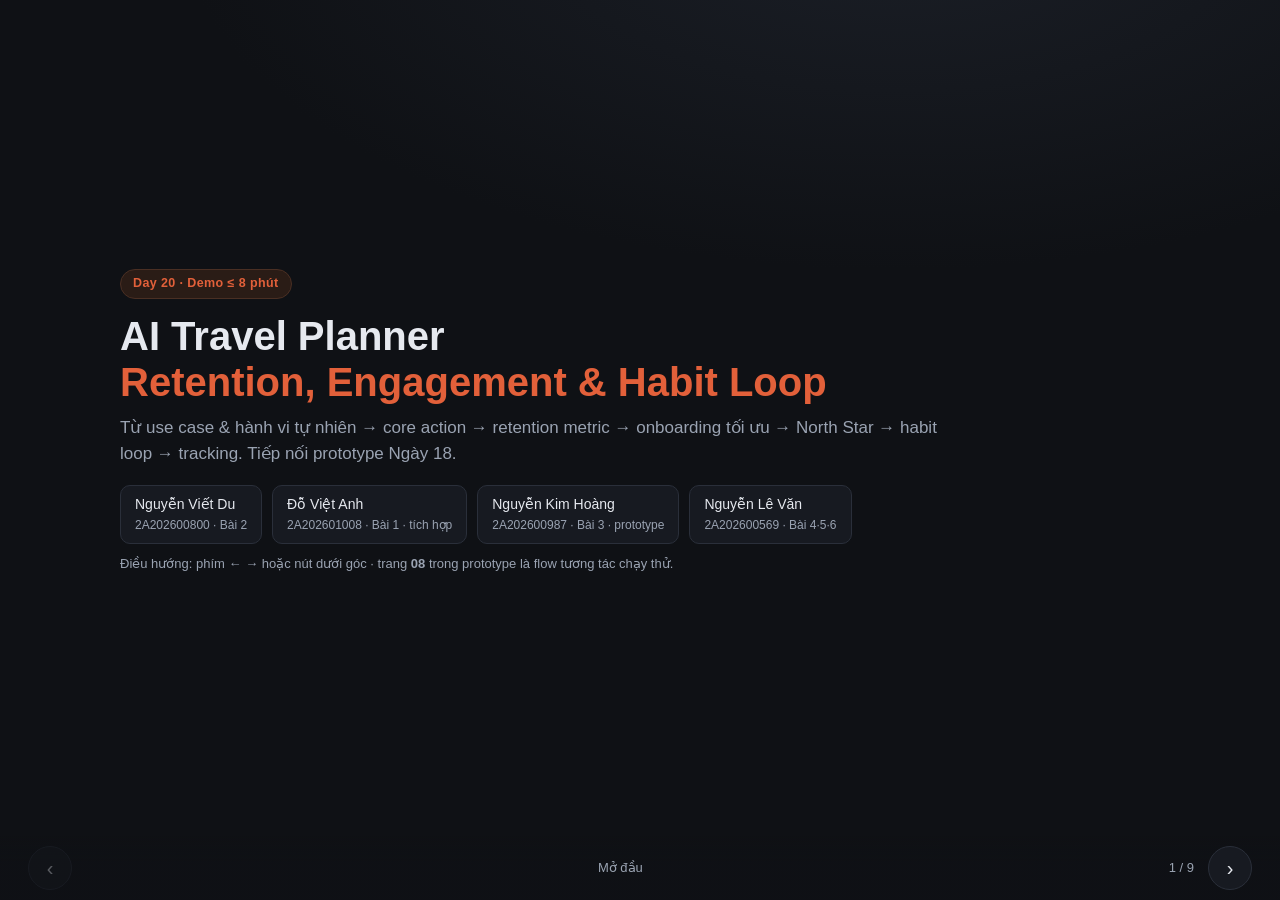
==== demo.html @ dab3e375 "Demo Day 20: slide thuyết trình HTML (demo.html) ≤ 8 phút - 9 slide theo timeline đề mục 21 (Problem" ====
<!DOCTYPE html>
<html lang="vi">
<head>
<meta charset="UTF-8" />
<meta name="viewport" content="width=device-width, initial-scale=1.0" />
<title>Demo · Day 20 — AI Travel Planner · Retention, Engagement & Habit Loop</title>
<style>
  :root{
    --bg:#0f1115; --panel:#171a21; --panel2:#1f232c; --line:#2a2f3a;
    --text:#e6e9ef; --muted:#9aa3b2; --brand:#e2603a; --brand-soft:#2a1c16;
    --act:#34c759; --ask:#f5a623; --dont:#ff5a5f; --info:#4f8cff;
  }
  *{box-sizing:border-box;}
  html,body{margin:0;padding:0;height:100%;}
  body{
    font-family:-apple-system,BlinkMacSystemFont,"Segoe UI",Roboto,"Helvetica Neue",Arial,sans-serif;
    background:radial-gradient(1200px 600px at 70% -10%, #1b1f27 0%, var(--bg) 60%);
    color:var(--text); line-height:1.55; height:100vh; overflow:hidden;
  }
  /* progress + topbar */
  #bar{position:fixed; top:0; left:0; height:3px; background:var(--brand); width:0; z-index:30; transition:width .3s;}
  .deck{height:100vh; display:flex; align-items:center; justify-content:center; padding:48px 64px 92px;}
  .slide{display:none; width:100%; max-width:1040px; animation:fade .35s ease;}
  .slide.active{display:block;}
  @keyframes fade{from{opacity:0; transform:translateY(10px);} to{opacity:1; transform:none;}}

  .bracket{display:inline-block; font-size:12.5px; font-weight:700; letter-spacing:.4px; color:var(--brand);
    background:var(--brand-soft); border:1px solid #4a2f23; padding:4px 12px; border-radius:999px; margin-bottom:14px;}
  h1{font-size:40px; line-height:1.15; margin:0 0 10px;}
  h2{font-size:30px; margin:0 0 16px;}
  h3{font-size:17px; margin:18px 0 8px; color:var(--brand);}
  p.lead{color:var(--muted); font-size:17px; max-width:820px; margin:0 0 8px;}
  .muted{color:var(--muted);}
  .big{font-size:21px;}
  ul{margin:8px 0; padding-left:22px;} li{margin:7px 0; font-size:16px;}
  .quote{border-left:3px solid var(--brand); background:var(--panel); padding:12px 18px; border-radius:8px;
    font-size:18px; font-style:italic; margin:10px 0; max-width:820px;}
  .grid{display:grid; gap:14px;}
  .cols-2{grid-template-columns:1fr 1fr;} .cols-3{grid-template-columns:repeat(3,1fr);}
  .card{background:var(--panel); border:1px solid var(--line); border-radius:12px; padding:16px 18px;}
  .card h4{margin:0 0 8px; font-size:15px; color:var(--brand);}
  .card p, .card li{font-size:14.5px; color:var(--text);}
  .card.soft{background:var(--panel2);}
  .pill{display:inline-block; font-size:12px; font-weight:600; padding:3px 9px; border-radius:999px; border:1px solid var(--line); background:var(--panel2); color:var(--muted); margin:2px 4px 2px 0;}
  .pos{color:var(--act);} .neg{color:var(--dont);} .warnc{color:var(--ask);}
  .tag{display:inline-block; font-size:12px; font-weight:600; padding:2px 9px; border-radius:999px; background:var(--panel2); border:1px solid var(--line); color:var(--muted);}
  table{border-collapse:collapse; width:100%; font-size:14px; margin-top:6px;}
  th,td{border:1px solid var(--line); padding:9px 12px; text-align:left; vertical-align:top;}
  th{background:var(--panel2); color:var(--text);}
  .flow{display:flex; gap:8px; flex-wrap:wrap; align-items:center; margin:10px 0; font-size:14px;}
  .node{background:var(--panel2); border:1px solid var(--line); border-radius:9px; padding:8px 12px;}
  .node.hot{border-color:var(--brand); color:#fff; background:var(--brand-soft);}
  .arrow{color:var(--muted);}
  .kpi{font-size:15px;}
  .kpi b{color:var(--brand);}
  .team{display:flex; gap:10px; flex-wrap:wrap; margin-top:18px;}
  .team .m{background:var(--panel); border:1px solid var(--line); border-radius:10px; padding:8px 14px; font-size:14px;}
  .team .m span{color:var(--muted); font-size:12px; display:block;}
  .note{font-size:13px; color:var(--muted); margin-top:10px;}
  .btnlink{display:inline-block; margin-top:14px; background:var(--brand); color:#fff; text-decoration:none;
    padding:9px 16px; border-radius:9px; font-size:14px; font-weight:600; border:1px solid var(--brand);}
  .btnlink.ghost{background:transparent; color:var(--brand);}

  /* nav */
  #nav{position:fixed; bottom:0; left:0; right:0; height:64px; display:flex; align-items:center; justify-content:space-between;
    padding:0 28px; background:linear-gradient(transparent, rgba(15,17,21,.9) 40%); z-index:20;}
  .nbtn{background:var(--panel); border:1px solid var(--line); color:var(--text); width:44px; height:44px; border-radius:50%;
    font-size:20px; cursor:pointer; display:flex; align-items:center; justify-content:center;}
  .nbtn:hover{border-color:var(--brand); color:var(--brand);}
  .nbtn:disabled{opacity:.35; cursor:default;}
  #counter{font-size:13px; color:var(--muted); font-variant-numeric:tabular-nums;}
  #title-mini{font-size:13px; color:var(--muted); max-width:60%; text-align:center; white-space:nowrap; overflow:hidden; text-overflow:ellipsis;}
  @media (max-width:720px){ .deck{padding:28px 20px 84px;} .cols-2,.cols-3{grid-template-columns:1fr;} h1{font-size:30px;} h2{font-size:23px;} }
</style>
</head>
<body>
<div id="bar"></div>
<div class="deck" id="deck">

  <!-- ===== S1 · Title ===== -->
  <section class="slide active" data-title="Mở đầu">
    <span class="bracket">Day 20 · Demo ≤ 8 phút</span>
    <h1>AI Travel Planner<br><span style="color:var(--brand)">Retention, Engagement &amp; Habit Loop</span></h1>
    <p class="lead">Từ use case &amp; hành vi tự nhiên → core action → retention metric → onboarding tối ưu → North Star → habit loop → tracking. Tiếp nối prototype Ngày 18.</p>
    <div class="team">
      <div class="m">Nguyễn Viết Du <span>2A202600800 · Bài 2</span></div>
      <div class="m">Đỗ Việt Anh <span>2A202601008 · Bài 1 · tích hợp</span></div>
      <div class="m">Nguyễn Kim Hoàng <span>2A202600987 · Bài 3 · prototype</span></div>
      <div class="m">Nguyễn Lê Văn <span>2A202600569 · Bài 4·5·6</span></div>
    </div>
    <p class="note">Điều hướng: phím ← → hoặc nút dưới góc · trang <b>08</b> trong prototype là flow tương tác chạy thử.</p>
  </section>

  <!-- ===== S2 · 0:00–1:00 Problem/Persona/Why/Alternative ===== -->
  <section class="slide" data-title="Use case &amp; người dùng">
    <span class="bracket">0:00 – 1:00 · Use case</span>
    <h2>Vấn đề thật, bằng lời người dùng</h2>
    <div class="quote">“Mỗi lần sắp đi du lịch, tôi tốn cả buổi tối mở cả chục tab so giá vé &amp; khách sạn, ghép lịch từng ngày — mà vẫn sợ bỏ lỡ chỗ hay hoặc đặt hớ giá.”</div>
    <div class="grid cols-2" style="margin-top:14px">
      <div class="card"><h4>Persona</h4><p>NV văn phòng / cặp đôi ~25–40, tự tổ chức <b>vài chuyến/năm</b>, ít thời gian, ngân sách hữu hạn.</p>
        <p class="muted" style="margin-top:6px"><b>Anti-persona:</b> khách công tác có công ty lo · backpacker thích tự research · người mua tour trọn gói.</p></div>
      <div class="card"><h4>The Why (outcome)</h4><p>Đi được một chuyến <b>đáng tiền</b> mà không phải gồng research và không lo quyết định sai.</p>
        <h4 style="margin-top:12px">Alternative hiện tại</h4><p>Mở nhiều tab (OTA/metasearch/hãng bay), hỏi group, xem blog/video, spreadsheet, hoặc mua tour.</p></div>
    </div>
    <p class="note">📊 Có nguồn: travelers xem <b>141–277 trang</b>, <b>&gt;5 giờ</b> research, <b>89%</b> ghé nhiều site trước khi đặt (Expedia).</p>
  </section>

  <!-- ===== S3 · 1:00–1:50 Frequency + Core Action + Active User ===== -->
  <section class="slide" data-title="Frequency · Core Action · Active User">
    <span class="bracket">1:00 – 1:50 · Hành vi → Core Action</span>
    <h2>Tần suất thấp — nền tảng của mọi quyết định</h2>
    <div class="grid cols-2">
      <div class="card soft"><h4>Hai nhịp tách biệt</h4>
        <ul><li><b>Per-trip:</b> ~<b>2–4 lần/năm</b>, không đều <span class="pill">Có nguồn</span></li>
        <li><b>Trong planning window:</b> dồn dập nhiều tuần, tăng tốc sát ngày đặt, rồi về 0</li></ul></div>
      <div class="card"><h4>Core Action <span class="tag">tạo value</span></h4>
        <p class="big">“Review &amp; <b style="color:var(--brand)">CHỐT</b> một itinerary AI tạo cho chuyến đi thật.”</p>
        <p class="muted">→ event <code>itinerary_confirmed</code>. Không tính: mở app, xem 1 màn hình, chat vài câu.</p></div>
    </div>
    <h3>Active User</h3>
    <p class="big">Một user là <b>active</b> khi <b>chốt/chỉnh ≥1 itinerary có giá trị</b> trong <b>một planning window (28 ngày trượt)</b>.</p>
  </section>

  <!-- ===== S4 · 1:50–2:40 Retention Metric ===== -->
  <section class="slide" data-title="Retention Metric">
    <span class="bracket">1:50 – 2:40 · Retention Metric</span>
    <h2>Đo theo “chuyến tiếp theo”, KHÔNG theo “ngày mai”</h2>
    <table>
      <tr><th>Metric</th><th>Cadence</th><th>Đo cái gì</th></tr>
      <tr><td><b>M1 · Per-trip retention</b> (chính)</td><td>Quý / cohort theo chuyến</td><td>% user quay lại lập &amp; chốt chuyến tiếp theo trong 3–6 tháng</td></tr>
      <tr><td>M2 · Within-window</td><td>Trong window 28 ngày</td><td>Có đi hết một lần lập chuyến không (chống bỏ dở)</td></tr>
      <tr><td>M3 · Nurture retention</td><td>Tháng</td><td>Hiện diện giữa hai chuyến (theo dõi giá / lưu điểm đến)</td></tr>
    </table>
    <div class="card" style="margin-top:14px; border-color:#4a2f23;">
      <h4 class="neg">🚫 Vì sao loại D1/D7/D30 &amp; DAU/MAU</h4>
      <p>Sản phẩm low-frequency: một user <b>rất hài lòng</b> vẫn không mở app ngày mai vì <b>chưa có chuyến để lập</b>. Daily retention sẽ chấm họ là “churn” → tối ưu nhầm (spam ép mở app). Đúng bẫy <b>Zillow</b> trong đề.</p>
    </div>
  </section>

  <!-- ===== S5 · 2:40–4:20 Onboarding redesign ===== -->
  <section class="slide" data-title="Onboarding → First Core Action">
    <span class="bracket">2:40 – 4:20 · Onboarding → First Core Action</span>
    <h2>Phát hiện: prototype Ngày 18 <span class="neg">thiếu hẳn core action</span></h2>
    <p class="lead">Flow cũ nhảy từ “xem/sửa lịch trình” thẳng sang đặt dịch vụ — không có bước <b>“Đây là lịch trình của tôi”</b>. Value không bao giờ được “seal”.</p>
    <h3>Friction Audit · Keep / Remove / Delay / Simplify / Add</h3>
    <div class="grid cols-3">
      <div class="card soft"><h4 class="warnc">Simplify</h4><p>Onboarding 2 dòng + 1 CTA · chat trống → destination cards · lịch 6 → 5 điểm</p></div>
      <div class="card soft"><h4 class="warnc">Delay</h4><p>Quyền Calendar → dời xuống <b>sau</b> khi chốt (lúc đã có giá trị)</p></div>
      <div class="card soft"><h4 class="pos">Add</h4><p>Nút <b>“✓ Chốt lịch trình này”</b> = core action + celebration</p></div>
    </div>
    <div class="flow" style="margin-top:16px">
      <span class="node">Welcome</span><span class="arrow">→</span>
      <span class="node">Destination cards</span><span class="arrow">→</span>
      <span class="node">Chips</span><span class="arrow">→</span>
      <span class="node">Skeleton</span><span class="arrow">→</span>
      <span class="node">Lịch 5 điểm</span><span class="arrow">→</span>
      <span class="node hot">★ CHỐT</span><span class="arrow">→</span>
      <span class="node">🎉 Celebration</span>
    </div>
    <p class="kpi">⏱ <b>TTV ~90–120s</b> tới first core action <span class="muted">(Ngày 18: không có core action) · [ước tính từ prototype]</span></p>
    <a class="btnlink" href="index.html" target="_blank">▶ Mở prototype — bấm mục “08 ✦ Day 20” để chạy thử</a>
  </section>

  <!-- ===== S6 · 4:20–5:15 North Star + Ladder ===== -->
  <section class="slide" data-title="North Star &amp; Measurement Ladder">
    <span class="bracket">4:20 – 5:15 · North Star</span>
    <h2>North Star = giá trị lặp lại, không phải vanity</h2>
    <div class="quote" style="font-style:normal">★ <b>Số chuyến đi được người dùng CHỐT thành công mỗi user mỗi năm</b></div>
    <div class="grid cols-2" style="margin-top:12px">
      <div class="card"><h4>Input Metrics (Leading)</h4>
        <ul><li>Activation Rate (chốt chuyến đầu)</li><li>Per-trip Retention M1</li><li>Within-window M2 · Nurture M3</li><li>Time-to-Value</li></ul></div>
      <div class="card"><h4>Đã loại — vì sao</h4>
        <ul><li class="neg">DAU → spam ép mở app</li><li class="neg">Số itinerary tạo → tạo 10 nháp, chốt 0</li><li class="neg">GMV → business metric, ép đặt đắt</li></ul></div>
    </div>
    <p class="kpi" style="margin-top:12px"><b>Leading</b> (Input, TTV) → <b>North Star</b> → <b>Lagging</b> (LTV/GMV booking). <span class="muted">Trade-off canh: tăng số lượng mà bỏ chất lượng → theo dõi % chỉnh sau khi chốt.</span></p>
  </section>

  <!-- ===== S7 · 5:15–6:20 Nature/Nurture/Hook ===== -->
  <section class="slide" data-title="Nature · Nurture · Hook">
    <span class="bracket">5:15 – 6:20 · Nature, Nurture &amp; Hook</span>
    <h2>Hook áp cho hành vi phụ — KHÔNG ép habit lập chuyến</h2>
    <div class="grid cols-2">
      <div class="card soft"><h4>Nature</h4><p>Lập chuyến: <b>2–4 lần/năm</b> — không tạo từ số 0.</p>
        <h4 style="margin-top:10px">Nurture</h4><p>Theo dõi giá, lưu điểm đến, gợi ý mùa — tần suất cao hơn, giữ hiện diện giữa hai chuyến (giống Zestimate).</p></div>
      <div class="card"><h4>Hook Loop (trên nurture)</h4>
        <div class="flow" style="font-size:13.5px">
          <span class="node">Trigger: “thèm đi” / báo giá</span><span class="arrow">→</span>
          <span class="node">Action: mở app xem giá</span><span class="arrow">→</span>
          <span class="node hot">Reward: The Hunt (săn giá tốt)</span><span class="arrow">→</span>
          <span class="node">Investment: price-watch</span>
        </div>
        <p class="muted" style="margin-top:10px">Investment sinh trigger vòng sau (thông báo giá). Reward chính = <b>The Hunt</b>.</p></div>
    </div>
    <p class="note">✔ Kiểm tra tác động: cảnh báo giá là tiện ích thật (tiết kiệm tiền), chỉ bắn khi giá đổi — không spam, không dark pattern.</p>
  </section>

  <!-- ===== S8 · 6:20–7:15 Tracking ===== -->
  <section class="slide" data-title="Metric Tracking Requirement">
    <span class="bracket">6:20 – 7:15 · Tracking Requirement</span>
    <h2>Event gắn thẳng lên flow → tính được metric</h2>
    <div class="flow">
      <span class="node">onboarding_start</span><span class="arrow">→</span>
      <span class="node">destination_selected</span><span class="arrow">→</span>
      <span class="node">context_chips_selected</span><span class="arrow">→</span>
      <span class="node">itinerary_created</span><span class="arrow">→</span>
      <span class="node hot">★ itinerary_confirmed</span>
    </div>
    <p class="muted" style="margin-top:4px">→ post-action: <span class="pill">price_watch_added (M3)</span><span class="pill">calendar_permission_granted</span><span class="pill">share_initiated</span> · <span class="muted">prototype trang 08 bắn đúng chuỗi này (event log sống).</span></p>
    <h3>Tiêu chí nghiệm thu</h3>
    <div class="grid cols-2">
      <div class="card soft"><ul><li>Event chỉ bắn khi hành vi <b>thật</b> xảy ra</li><li><code>itinerary_confirmed</code> <b>idempotent</b> theo trip_id (refresh/retry không trùng)</li></ul></div>
      <div class="card soft"><ul><li>Đủ identity + properties để tính metric</li><li>Timestamp/timezone nhất quán · không thu dữ liệu cá nhân thừa</li></ul></div>
    </div>
  </section>

  <!-- ===== S9 · 7:15–8:00 Before/After + closing ===== -->
  <section class="slide" data-title="Before / After · Thay đổi quan trọng nhất">
    <span class="bracket">7:15 – 8:00 · Before / After</span>
    <h2>Thay đổi quan trọng nhất</h2>
    <table>
      <tr><th>Tiêu chí</th><th>Before (Ngày 18)</th><th class="pos">After (Day 20)</th></tr>
      <tr><td>Core action</td><td class="neg">❌ Không có</td><td class="pos">✅ Nút “Chốt” = itinerary_confirmed</td></tr>
      <tr><td>Bước tới core action</td><td>∞</td><td>6 bước · TTV ~90–120s</td></tr>
      <tr><td>Quyền Calendar</td><td>Hỏi ngay onboarding</td><td>Delay sau khi chốt</td></tr>
      <tr><td>Nhập điểm đến</td><td>Chat trống</td><td>Destination cards</td></tr>
      <tr><td>Lịch trình đầu</td><td>6 điểm dày đặc</td><td>5 điểm giãn cách + celebration</td></tr>
    </table>
    <div class="card" style="margin-top:14px; border-color:var(--brand)">
      <p class="big" style="margin:0">💡 Ngày 18 dừng ở <b>“xem lịch trình”</b>. Day 20 thêm khoảnh khắc <b style="color:var(--brand)">“seal value” (Chốt)</b> — biến product từ <i>trình diễn</i> thành <i>tạo &amp; đo được giá trị lặp lại</i>, tôn trọng nhịp tự nhiên 2–4 lần/năm.</p>
    </div>
    <a class="btnlink" href="index.html" target="_blank">▶ Prototype trang 08</a>
    <a class="btnlink ghost" href="README.md" target="_blank">📁 6 bài + tài liệu</a>
  </section>

</div>

<div id="nav">
  <button class="nbtn" id="prev" onclick="go(-1)" title="Trước (←)">‹</button>
  <div id="title-mini"></div>
  <div style="display:flex; align-items:center; gap:14px;">
    <span id="counter"></span>
    <button class="nbtn" id="next" onclick="go(1)" title="Sau (→)">›</button>
  </div>
</div>

<script>
  const slides = Array.from(document.querySelectorAll('.slide'));
  let i = 0;
  function render(){
    slides.forEach((s,n)=>s.classList.toggle('active', n===i));
    document.getElementById('counter').textContent = (i+1)+' / '+slides.length;
    document.getElementById('title-mini').innerHTML = slides[i].dataset.title || '';
    document.getElementById('bar').style.width = ((i)/(slides.length-1)*100)+'%';
    document.getElementById('prev').disabled = i===0;
    document.getElementById('next').disabled = i===slides.length-1;
  }
  function go(d){ i = Math.min(slides.length-1, Math.max(0, i+d)); render(); }
  document.addEventListener('keydown', e=>{
    if(e.key==='ArrowRight'||e.key===' '||e.key==='PageDown'){ e.preventDefault(); go(1); }
    if(e.key==='ArrowLeft'||e.key==='PageUp'){ e.preventDefault(); go(-1); }
    if(e.key==='Home'){ i=0; render(); } if(e.key==='End'){ i=slides.length-1; render(); }
  });
  render();
</script>
</body>
</html>
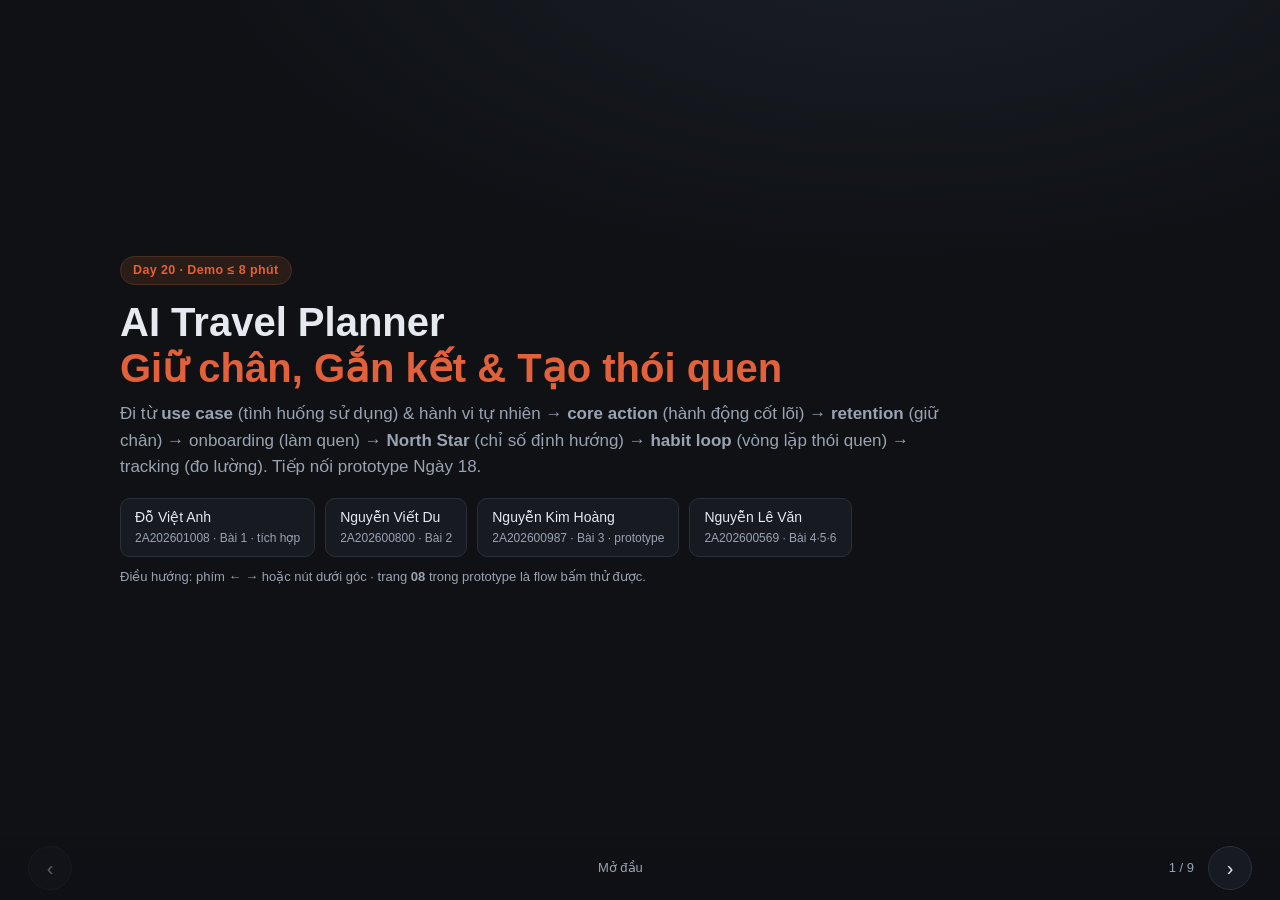
==== commit 42a2415a: "Demo: chú thích tiếng Việt cho thuật ngữ + đảo thứ tự team (Bài 1 trước Bài 2) - Mọi thuật ngữ EN kè" ====
--- a/demo.html
+++ b/demo.html
@@ -80,153 +80,153 @@
   <!-- ===== S1 · Title ===== -->
   <section class="slide active" data-title="Mở đầu">
     <span class="bracket">Day 20 · Demo ≤ 8 phút</span>
-    <h1>AI Travel Planner<br><span style="color:var(--brand)">Retention, Engagement &amp; Habit Loop</span></h1>
-    <p class="lead">Từ use case &amp; hành vi tự nhiên → core action → retention metric → onboarding tối ưu → North Star → habit loop → tracking. Tiếp nối prototype Ngày 18.</p>
+    <h1>AI Travel Planner<br><span style="color:var(--brand)">Giữ chân, Gắn kết &amp; Tạo thói quen</span></h1>
+    <p class="lead">Đi từ <b>use case</b> (tình huống sử dụng) &amp; hành vi tự nhiên → <b>core action</b> (hành động cốt lõi) → <b>retention</b> (giữ chân) → onboarding (làm quen) → <b>North Star</b> (chỉ số định hướng) → <b>habit loop</b> (vòng lặp thói quen) → tracking (đo lường). Tiếp nối prototype Ngày 18.</p>
     <div class="team">
+      <div class="m">Đỗ Việt Anh <span>2A202601008 · Bài 1 · tích hợp</span></div>
       <div class="m">Nguyễn Viết Du <span>2A202600800 · Bài 2</span></div>
-      <div class="m">Đỗ Việt Anh <span>2A202601008 · Bài 1 · tích hợp</span></div>
       <div class="m">Nguyễn Kim Hoàng <span>2A202600987 · Bài 3 · prototype</span></div>
       <div class="m">Nguyễn Lê Văn <span>2A202600569 · Bài 4·5·6</span></div>
     </div>
-    <p class="note">Điều hướng: phím ← → hoặc nút dưới góc · trang <b>08</b> trong prototype là flow tương tác chạy thử.</p>
+    <p class="note">Điều hướng: phím ← → hoặc nút dưới góc · trang <b>08</b> trong prototype là flow bấm thử được.</p>
   </section>
 
   <!-- ===== S2 · 0:00–1:00 Problem/Persona/Why/Alternative ===== -->
-  <section class="slide" data-title="Use case &amp; người dùng">
-    <span class="bracket">0:00 – 1:00 · Use case</span>
-    <h2>Vấn đề thật, bằng lời người dùng</h2>
+  <section class="slide" data-title="Use case (tình huống) &amp; người dùng">
+    <span class="bracket">0:00 – 1:00 · Use case (tình huống sử dụng)</span>
+    <h2>Vấn đề thật, kể bằng lời người dùng</h2>
     <div class="quote">“Mỗi lần sắp đi du lịch, tôi tốn cả buổi tối mở cả chục tab so giá vé &amp; khách sạn, ghép lịch từng ngày — mà vẫn sợ bỏ lỡ chỗ hay hoặc đặt hớ giá.”</div>
     <div class="grid cols-2" style="margin-top:14px">
-      <div class="card"><h4>Persona</h4><p>NV văn phòng / cặp đôi ~25–40, tự tổ chức <b>vài chuyến/năm</b>, ít thời gian, ngân sách hữu hạn.</p>
-        <p class="muted" style="margin-top:6px"><b>Anti-persona:</b> khách công tác có công ty lo · backpacker thích tự research · người mua tour trọn gói.</p></div>
-      <div class="card"><h4>The Why (outcome)</h4><p>Đi được một chuyến <b>đáng tiền</b> mà không phải gồng research và không lo quyết định sai.</p>
-        <h4 style="margin-top:12px">Alternative hiện tại</h4><p>Mở nhiều tab (OTA/metasearch/hãng bay), hỏi group, xem blog/video, spreadsheet, hoặc mua tour.</p></div>
-    </div>
-    <p class="note">📊 Có nguồn: travelers xem <b>141–277 trang</b>, <b>&gt;5 giờ</b> research, <b>89%</b> ghé nhiều site trước khi đặt (Expedia).</p>
+      <div class="card"><h4>Persona — chân dung người dùng</h4><p>Nhân viên văn phòng / cặp đôi ~25–40 tuổi, tự tổ chức <b>vài chuyến/năm</b>, ít thời gian, ngân sách hạn chế.</p>
+        <p class="muted" style="margin-top:6px"><b>Anti-persona</b> (nhóm KHÔNG nhắm tới): khách công tác có công ty lo · dân “phượt” thích tự tìm hiểu · người mua tour trọn gói.</p></div>
+      <div class="card"><h4>The Why — động lực cốt lõi</h4><p>Có một chuyến đi <b>đáng tiền</b> mà không phải gồng tìm hiểu (research) và không lo quyết định sai.</p>
+        <h4 style="margin-top:12px">Alternative — cách họ đang xoay xở</h4><p>Mở nhiều tab: OTA (đại lý du lịch online), trang so sánh giá (metasearch), web hãng bay; hỏi hội nhóm; xem blog/video; hoặc mua tour.</p></div>
+    </div>
+    <p class="note">📊 Số liệu thật (Expedia): mỗi người xem <b>141–277 trang</b>, tốn <b>&gt;5 giờ</b> tìm hiểu, <b>89%</b> ghé nhiều trang trước khi đặt.</p>
   </section>
 
   <!-- ===== S3 · 1:00–1:50 Frequency + Core Action + Active User ===== -->
-  <section class="slide" data-title="Frequency · Core Action · Active User">
-    <span class="bracket">1:00 – 1:50 · Hành vi → Core Action</span>
+  <section class="slide" data-title="Tần suất · Core Action · Active User">
+    <span class="bracket">1:00 – 1:50 · Hành vi tự nhiên → Core Action</span>
     <h2>Tần suất thấp — nền tảng của mọi quyết định</h2>
     <div class="grid cols-2">
-      <div class="card soft"><h4>Hai nhịp tách biệt</h4>
-        <ul><li><b>Per-trip:</b> ~<b>2–4 lần/năm</b>, không đều <span class="pill">Có nguồn</span></li>
-        <li><b>Trong planning window:</b> dồn dập nhiều tuần, tăng tốc sát ngày đặt, rồi về 0</li></ul></div>
-      <div class="card"><h4>Core Action <span class="tag">tạo value</span></h4>
-        <p class="big">“Review &amp; <b style="color:var(--brand)">CHỐT</b> một itinerary AI tạo cho chuyến đi thật.”</p>
-        <p class="muted">→ event <code>itinerary_confirmed</code>. Không tính: mở app, xem 1 màn hình, chat vài câu.</p></div>
-    </div>
-    <h3>Active User</h3>
-    <p class="big">Một user là <b>active</b> khi <b>chốt/chỉnh ≥1 itinerary có giá trị</b> trong <b>một planning window (28 ngày trượt)</b>.</p>
+      <div class="card soft"><h4>Hai nhịp dùng tách biệt</h4>
+        <ul><li><b>Mỗi chuyến (per-trip):</b> ~<b>2–4 lần/năm</b>, không đều <span class="pill">Số liệu thật</span></li>
+        <li><b>Trong đợt lên kế hoạch (planning window):</b> vào app dồn dập nhiều tuần, tăng tốc sát ngày đặt, rồi nghỉ tới chuyến sau</li></ul></div>
+      <div class="card"><h4>Core Action — hành động cốt lõi <span class="tag">tạo giá trị</span></h4>
+        <p class="big">“Xem lại &amp; <b style="color:var(--brand)">CHỐT</b> một lịch trình (itinerary) AI tạo cho chuyến đi thật.”</p>
+        <p class="muted">→ sự kiện (event) <code>itinerary_confirmed</code>. KHÔNG tính: mở app, xem 1 màn hình, chat vài câu.</p></div>
+    </div>
+    <h3>Active User — người dùng được tính là “đang hoạt động”</h3>
+    <p class="big">Một user là <b>active</b> khi <b>chốt / chỉnh ≥1 lịch trình có giá trị</b> trong <b>một đợt lên kế hoạch (cửa sổ 28 ngày gần nhất)</b>.</p>
   </section>
 
   <!-- ===== S4 · 1:50–2:40 Retention Metric ===== -->
-  <section class="slide" data-title="Retention Metric">
-    <span class="bracket">1:50 – 2:40 · Retention Metric</span>
+  <section class="slide" data-title="Retention Metric (chỉ số giữ chân)">
+    <span class="bracket">1:50 – 2:40 · Retention (giữ chân) Metric</span>
     <h2>Đo theo “chuyến tiếp theo”, KHÔNG theo “ngày mai”</h2>
     <table>
-      <tr><th>Metric</th><th>Cadence</th><th>Đo cái gì</th></tr>
-      <tr><td><b>M1 · Per-trip retention</b> (chính)</td><td>Quý / cohort theo chuyến</td><td>% user quay lại lập &amp; chốt chuyến tiếp theo trong 3–6 tháng</td></tr>
-      <tr><td>M2 · Within-window</td><td>Trong window 28 ngày</td><td>Có đi hết một lần lập chuyến không (chống bỏ dở)</td></tr>
-      <tr><td>M3 · Nurture retention</td><td>Tháng</td><td>Hiện diện giữa hai chuyến (theo dõi giá / lưu điểm đến)</td></tr>
+      <tr><th>Chỉ số</th><th>Nhịp đo (cadence)</th><th>Đo cái gì</th></tr>
+      <tr><td><b>M1 · Per-trip retention</b><br><span class="muted">(quay lại theo mỗi chuyến — chính)</span></td><td>Theo quý / theo nhóm cùng kỳ (cohort)</td><td>% user quay lại lập &amp; chốt chuyến tiếp theo trong 3–6 tháng</td></tr>
+      <tr><td>M2 · Within-window<br><span class="muted">(trong đợt lên kế hoạch)</span></td><td>Trong 28 ngày của đợt</td><td>Có đi hết một lần lập chuyến không (chống bỏ dở giữa chừng)</td></tr>
+      <tr><td>M3 · Nurture retention<br><span class="muted">(giữ ấm giữa hai chuyến)</span></td><td>Theo tháng</td><td>Còn ghé app không: theo dõi giá / lưu điểm đến</td></tr>
     </table>
     <div class="card" style="margin-top:14px; border-color:#4a2f23;">
-      <h4 class="neg">🚫 Vì sao loại D1/D7/D30 &amp; DAU/MAU</h4>
-      <p>Sản phẩm low-frequency: một user <b>rất hài lòng</b> vẫn không mở app ngày mai vì <b>chưa có chuyến để lập</b>. Daily retention sẽ chấm họ là “churn” → tối ưu nhầm (spam ép mở app). Đúng bẫy <b>Zillow</b> trong đề.</p>
+      <h4 class="neg">🚫 Vì sao loại retention theo ngày (D1/D7/D30) &amp; DAU/MAU (số user hoạt động ngày/tháng)</h4>
+      <p>Sản phẩm tần suất thấp (low-frequency): một user <b>rất hài lòng</b> vẫn không mở app ngày mai vì <b>chưa có chuyến nào để lập</b>. Đo theo ngày sẽ chấm họ là “rời bỏ” (churn) → tối ưu sai (gửi thông báo ép mở app). Đây đúng là cái bẫy của <b>Zillow</b> nêu trong đề.</p>
     </div>
   </section>
 
   <!-- ===== S5 · 2:40–4:20 Onboarding redesign ===== -->
-  <section class="slide" data-title="Onboarding → First Core Action">
-    <span class="bracket">2:40 – 4:20 · Onboarding → First Core Action</span>
+  <section class="slide" data-title="Onboarding (làm quen) → Core Action">
+    <span class="bracket">2:40 – 4:20 · Onboarding (làm quen lần đầu) → Core Action</span>
     <h2>Phát hiện: prototype Ngày 18 <span class="neg">thiếu hẳn core action</span></h2>
-    <p class="lead">Flow cũ nhảy từ “xem/sửa lịch trình” thẳng sang đặt dịch vụ — không có bước <b>“Đây là lịch trình của tôi”</b>. Value không bao giờ được “seal”.</p>
-    <h3>Friction Audit · Keep / Remove / Delay / Simplify / Add</h3>
+    <p class="lead">Luồng (flow) cũ nhảy từ “xem/sửa lịch trình” thẳng sang đặt dịch vụ — không có bước <b>“Đây là lịch trình của tôi”</b>. Giá trị không bao giờ được “chốt lại” (seal).</p>
+    <h3>Friction Audit — rà soát điểm gây cản trở · Giữ / Bỏ / Hoãn / Đơn giản hóa / Thêm</h3>
     <div class="grid cols-3">
-      <div class="card soft"><h4 class="warnc">Simplify</h4><p>Onboarding 2 dòng + 1 CTA · chat trống → destination cards · lịch 6 → 5 điểm</p></div>
-      <div class="card soft"><h4 class="warnc">Delay</h4><p>Quyền Calendar → dời xuống <b>sau</b> khi chốt (lúc đã có giá trị)</p></div>
-      <div class="card soft"><h4 class="pos">Add</h4><p>Nút <b>“✓ Chốt lịch trình này”</b> = core action + celebration</p></div>
+      <div class="card soft"><h4 class="warnc">Simplify — đơn giản hóa</h4><p>Onboarding còn 2 dòng + 1 nút · ô chat trống → thẻ điểm đến · lịch 6 → 5 điểm</p></div>
+      <div class="card soft"><h4 class="warnc">Delay — hoãn lại</h4><p>Xin quyền Lịch (Calendar) → dời xuống <b>sau</b> khi chốt (lúc đã thấy giá trị)</p></div>
+      <div class="card soft"><h4 class="pos">Add — thêm mới</h4><p>Nút <b>“✓ Chốt lịch trình này”</b> = core action + màn chúc mừng</p></div>
     </div>
     <div class="flow" style="margin-top:16px">
-      <span class="node">Welcome</span><span class="arrow">→</span>
-      <span class="node">Destination cards</span><span class="arrow">→</span>
-      <span class="node">Chips</span><span class="arrow">→</span>
-      <span class="node">Skeleton</span><span class="arrow">→</span>
+      <span class="node">Chào (Welcome)</span><span class="arrow">→</span>
+      <span class="node">Chọn điểm đến</span><span class="arrow">→</span>
+      <span class="node">Chọn tuỳ chọn</span><span class="arrow">→</span>
+      <span class="node">Khung chờ tải</span><span class="arrow">→</span>
       <span class="node">Lịch 5 điểm</span><span class="arrow">→</span>
       <span class="node hot">★ CHỐT</span><span class="arrow">→</span>
-      <span class="node">🎉 Celebration</span>
-    </div>
-    <p class="kpi">⏱ <b>TTV ~90–120s</b> tới first core action <span class="muted">(Ngày 18: không có core action) · [ước tính từ prototype]</span></p>
+      <span class="node">🎉 Chúc mừng</span>
+    </div>
+    <p class="kpi">⏱ <b>TTV ~90–120 giây</b> (Time-to-Value — thời gian tới lúc nhận giá trị) <span class="muted">· Ngày 18 không có core action · [ước tính từ prototype]</span></p>
     <a class="btnlink" href="index.html" target="_blank">▶ Mở prototype — bấm mục “08 ✦ Day 20” để chạy thử</a>
   </section>
 
   <!-- ===== S6 · 4:20–5:15 North Star + Ladder ===== -->
-  <section class="slide" data-title="North Star &amp; Measurement Ladder">
-    <span class="bracket">4:20 – 5:15 · North Star</span>
-    <h2>North Star = giá trị lặp lại, không phải vanity</h2>
-    <div class="quote" style="font-style:normal">★ <b>Số chuyến đi được người dùng CHỐT thành công mỗi user mỗi năm</b></div>
+  <section class="slide" data-title="North Star (chỉ số định hướng)">
+    <span class="bracket">4:20 – 5:15 · North Star Metric (chỉ số định hướng)</span>
+    <h2>North Star = giá trị lặp lại, không phải chỉ số phù phiếm</h2>
+    <div class="quote" style="font-style:normal">★ <b>Số chuyến đi được người dùng CHỐT thành công, tính trên mỗi user mỗi năm</b></div>
     <div class="grid cols-2" style="margin-top:12px">
-      <div class="card"><h4>Input Metrics (Leading)</h4>
-        <ul><li>Activation Rate (chốt chuyến đầu)</li><li>Per-trip Retention M1</li><li>Within-window M2 · Nurture M3</li><li>Time-to-Value</li></ul></div>
+      <div class="card"><h4>Input Metrics — chỉ số đầu vào (Leading / dẫn dắt)</h4>
+        <ul><li>Activation Rate — tỷ lệ chốt được chuyến đầu</li><li>Per-trip Retention (M1) — quay lại theo chuyến</li><li>Within-window (M2) · Nurture (M3)</li><li>Time-to-Value — thời gian tới giá trị</li></ul></div>
       <div class="card"><h4>Đã loại — vì sao</h4>
-        <ul><li class="neg">DAU → spam ép mở app</li><li class="neg">Số itinerary tạo → tạo 10 nháp, chốt 0</li><li class="neg">GMV → business metric, ép đặt đắt</li></ul></div>
-    </div>
-    <p class="kpi" style="margin-top:12px"><b>Leading</b> (Input, TTV) → <b>North Star</b> → <b>Lagging</b> (LTV/GMV booking). <span class="muted">Trade-off canh: tăng số lượng mà bỏ chất lượng → theo dõi % chỉnh sau khi chốt.</span></p>
+        <ul><li class="neg">DAU (user hoạt động/ngày) → dễ spam ép mở app</li><li class="neg">Số lịch trình tạo → tạo 10 bản nháp, chốt 0</li><li class="neg">GMV (tổng giá trị đặt dịch vụ) → chỉ số tiền, dễ ép đặt đắt</li></ul></div>
+    </div>
+    <p class="kpi" style="margin-top:12px"><b>Leading</b> (chỉ số dẫn: Input, TTV) → <b>North Star</b> → <b>Lagging</b> (chỉ số trễ: LTV — giá trị vòng đời khách hàng, GMV). <span class="muted">Đánh đổi (trade-off) cần canh: chạy theo số lượng mà bỏ chất lượng → theo dõi % lịch bị sửa lại sau khi chốt.</span></p>
   </section>
 
   <!-- ===== S7 · 5:15–6:20 Nature/Nurture/Hook ===== -->
-  <section class="slide" data-title="Nature · Nurture · Hook">
-    <span class="bracket">5:15 – 6:20 · Nature, Nurture &amp; Hook</span>
-    <h2>Hook áp cho hành vi phụ — KHÔNG ép habit lập chuyến</h2>
+  <section class="slide" data-title="Nature · Nurture · Hook (thói quen)">
+    <span class="bracket">5:15 – 6:20 · Nature, Nurture &amp; Hook (tạo thói quen)</span>
+    <h2>Tạo thói quen ở hành vi phụ — KHÔNG ép “lập chuyến” mỗi ngày</h2>
     <div class="grid cols-2">
-      <div class="card soft"><h4>Nature</h4><p>Lập chuyến: <b>2–4 lần/năm</b> — không tạo từ số 0.</p>
-        <h4 style="margin-top:10px">Nurture</h4><p>Theo dõi giá, lưu điểm đến, gợi ý mùa — tần suất cao hơn, giữ hiện diện giữa hai chuyến (giống Zestimate).</p></div>
-      <div class="card"><h4>Hook Loop (trên nurture)</h4>
+      <div class="card soft"><h4>Nature — nhịp tự nhiên</h4><p>Lập chuyến: <b>2–4 lần/năm</b> — sản phẩm không tạo ra nhu cầu này từ con số 0.</p>
+        <h4 style="margin-top:10px">Nurture — nuôi dưỡng giữa hai chuyến</h4><p>Theo dõi giá, lưu điểm đến, gợi ý theo mùa — tần suất cao hơn, giữ app “hiện diện” trong tâm trí (giống Zestimate của Zillow).</p></div>
+      <div class="card"><h4>Hook Loop — vòng lặp thói quen (áp cho nurture)</h4>
         <div class="flow" style="font-size:13.5px">
-          <span class="node">Trigger: “thèm đi” / báo giá</span><span class="arrow">→</span>
-          <span class="node">Action: mở app xem giá</span><span class="arrow">→</span>
-          <span class="node hot">Reward: The Hunt (săn giá tốt)</span><span class="arrow">→</span>
-          <span class="node">Investment: price-watch</span>
+          <span class="node">Trigger (tác nhân): “thèm đi” / báo giá</span><span class="arrow">→</span>
+          <span class="node">Action (hành động): mở app xem giá</span><span class="arrow">→</span>
+          <span class="node hot">Reward (phần thưởng): săn được giá tốt</span><span class="arrow">→</span>
+          <span class="node">Investment (đầu tư): bật theo dõi giá</span>
         </div>
-        <p class="muted" style="margin-top:10px">Investment sinh trigger vòng sau (thông báo giá). Reward chính = <b>The Hunt</b>.</p></div>
-    </div>
-    <p class="note">✔ Kiểm tra tác động: cảnh báo giá là tiện ích thật (tiết kiệm tiền), chỉ bắn khi giá đổi — không spam, không dark pattern.</p>
+        <p class="muted" style="margin-top:10px">Bước Investment lại sinh ra Trigger cho vòng sau (thông báo giá mới). Phần thưởng chính = <b>The Hunt — niềm vui “săn” được giá tốt</b>.</p></div>
+    </div>
+    <p class="note">✔ Kiểm tra đạo đức: cảnh báo giá là tiện ích thật (giúp tiết kiệm tiền), chỉ gửi khi giá đổi — không spam, không “dark pattern” (thủ thuật thao túng).</p>
   </section>
 
   <!-- ===== S8 · 6:20–7:15 Tracking ===== -->
-  <section class="slide" data-title="Metric Tracking Requirement">
-    <span class="bracket">6:20 – 7:15 · Tracking Requirement</span>
-    <h2>Event gắn thẳng lên flow → tính được metric</h2>
+  <section class="slide" data-title="Tracking (đo lường) Requirement">
+    <span class="bracket">6:20 – 7:15 · Yêu cầu đo lường (Tracking)</span>
+    <h2>Gắn sự kiện (event) lên luồng → tính ra chỉ số</h2>
     <div class="flow">
-      <span class="node">onboarding_start</span><span class="arrow">→</span>
-      <span class="node">destination_selected</span><span class="arrow">→</span>
-      <span class="node">context_chips_selected</span><span class="arrow">→</span>
-      <span class="node">itinerary_created</span><span class="arrow">→</span>
-      <span class="node hot">★ itinerary_confirmed</span>
-    </div>
-    <p class="muted" style="margin-top:4px">→ post-action: <span class="pill">price_watch_added (M3)</span><span class="pill">calendar_permission_granted</span><span class="pill">share_initiated</span> · <span class="muted">prototype trang 08 bắn đúng chuỗi này (event log sống).</span></p>
-    <h3>Tiêu chí nghiệm thu</h3>
+      <span class="node">onboarding_start<br><small class="muted">mở app</small></span><span class="arrow">→</span>
+      <span class="node">destination_selected<br><small class="muted">chọn điểm đến</small></span><span class="arrow">→</span>
+      <span class="node">context_chips_selected<br><small class="muted">chọn tuỳ chọn</small></span><span class="arrow">→</span>
+      <span class="node">itinerary_created<br><small class="muted">AI tạo lịch</small></span><span class="arrow">→</span>
+      <span class="node hot">★ itinerary_confirmed<br><small class="muted">chốt lịch</small></span>
+    </div>
+    <p class="muted" style="margin-top:4px">→ sau khi chốt (post-action): <span class="pill">price_watch_added (theo dõi giá → M3)</span><span class="pill">calendar_permission_granted (đồng bộ Lịch)</span><span class="pill">share_initiated (chia sẻ)</span> · prototype trang 08 bắn đúng chuỗi này (có nhật ký event chạy thật).</p>
+    <h3>Tiêu chí nghiệm thu (điều kiện để dữ liệu đáng tin)</h3>
     <div class="grid cols-2">
-      <div class="card soft"><ul><li>Event chỉ bắn khi hành vi <b>thật</b> xảy ra</li><li><code>itinerary_confirmed</code> <b>idempotent</b> theo trip_id (refresh/retry không trùng)</li></ul></div>
-      <div class="card soft"><ul><li>Đủ identity + properties để tính metric</li><li>Timestamp/timezone nhất quán · không thu dữ liệu cá nhân thừa</li></ul></div>
+      <div class="card soft"><ul><li>Event chỉ bắn khi hành vi <b>thật</b> xảy ra</li><li><code>itinerary_confirmed</code> <b>chống ghi trùng (idempotent)</b> theo trip_id — tải lại / thử lại không đếm 2 lần</li></ul></div>
+      <div class="card soft"><ul><li>Đủ định danh (identity) + thuộc tính (properties) để tính chỉ số</li><li>Mốc thời gian / múi giờ nhất quán · không thu dữ liệu cá nhân thừa</li></ul></div>
     </div>
   </section>
 
   <!-- ===== S9 · 7:15–8:00 Before/After + closing ===== -->
-  <section class="slide" data-title="Before / After · Thay đổi quan trọng nhất">
-    <span class="bracket">7:15 – 8:00 · Before / After</span>
+  <section class="slide" data-title="Before / After (trước / sau) · Thay đổi quan trọng nhất">
+    <span class="bracket">7:15 – 8:00 · Before / After (trước / sau)</span>
     <h2>Thay đổi quan trọng nhất</h2>
     <table>
-      <tr><th>Tiêu chí</th><th>Before (Ngày 18)</th><th class="pos">After (Day 20)</th></tr>
-      <tr><td>Core action</td><td class="neg">❌ Không có</td><td class="pos">✅ Nút “Chốt” = itinerary_confirmed</td></tr>
-      <tr><td>Bước tới core action</td><td>∞</td><td>6 bước · TTV ~90–120s</td></tr>
-      <tr><td>Quyền Calendar</td><td>Hỏi ngay onboarding</td><td>Delay sau khi chốt</td></tr>
-      <tr><td>Nhập điểm đến</td><td>Chat trống</td><td>Destination cards</td></tr>
-      <tr><td>Lịch trình đầu</td><td>6 điểm dày đặc</td><td>5 điểm giãn cách + celebration</td></tr>
+      <tr><th>Tiêu chí</th><th>Before — Ngày 18 (trước)</th><th class="pos">After — Day 20 (sau)</th></tr>
+      <tr><td>Core action (hành động cốt lõi)</td><td class="neg">❌ Không có</td><td class="pos">✅ Nút “Chốt” = itinerary_confirmed</td></tr>
+      <tr><td>Số bước tới core action</td><td>∞ (không đạt được)</td><td>6 bước · TTV ~90–120 giây</td></tr>
+      <tr><td>Xin quyền Lịch (Calendar)</td><td>Hỏi ngay khi mới mở</td><td>Hoãn (delay) tới sau khi chốt</td></tr>
+      <tr><td>Nhập điểm đến</td><td>Ô chat trống</td><td>Thẻ điểm đến (destination cards)</td></tr>
+      <tr><td>Lịch trình đầu tiên</td><td>6 điểm dày đặc</td><td>5 điểm giãn cách + màn chúc mừng</td></tr>
     </table>
     <div class="card" style="margin-top:14px; border-color:var(--brand)">
-      <p class="big" style="margin:0">💡 Ngày 18 dừng ở <b>“xem lịch trình”</b>. Day 20 thêm khoảnh khắc <b style="color:var(--brand)">“seal value” (Chốt)</b> — biến product từ <i>trình diễn</i> thành <i>tạo &amp; đo được giá trị lặp lại</i>, tôn trọng nhịp tự nhiên 2–4 lần/năm.</p>
+      <p class="big" style="margin:0">💡 Ngày 18 dừng ở <b>“xem lịch trình”</b>. Day 20 thêm khoảnh khắc <b style="color:var(--brand)">“chốt lại giá trị” (seal value)</b> — biến sản phẩm từ <i>bản trình diễn</i> thành <i>tạo &amp; đo được giá trị lặp lại</i>, tôn trọng nhịp tự nhiên 2–4 lần/năm.</p>
     </div>
     <a class="btnlink" href="index.html" target="_blank">▶ Prototype trang 08</a>
     <a class="btnlink ghost" href="README.md" target="_blank">📁 6 bài + tài liệu</a>
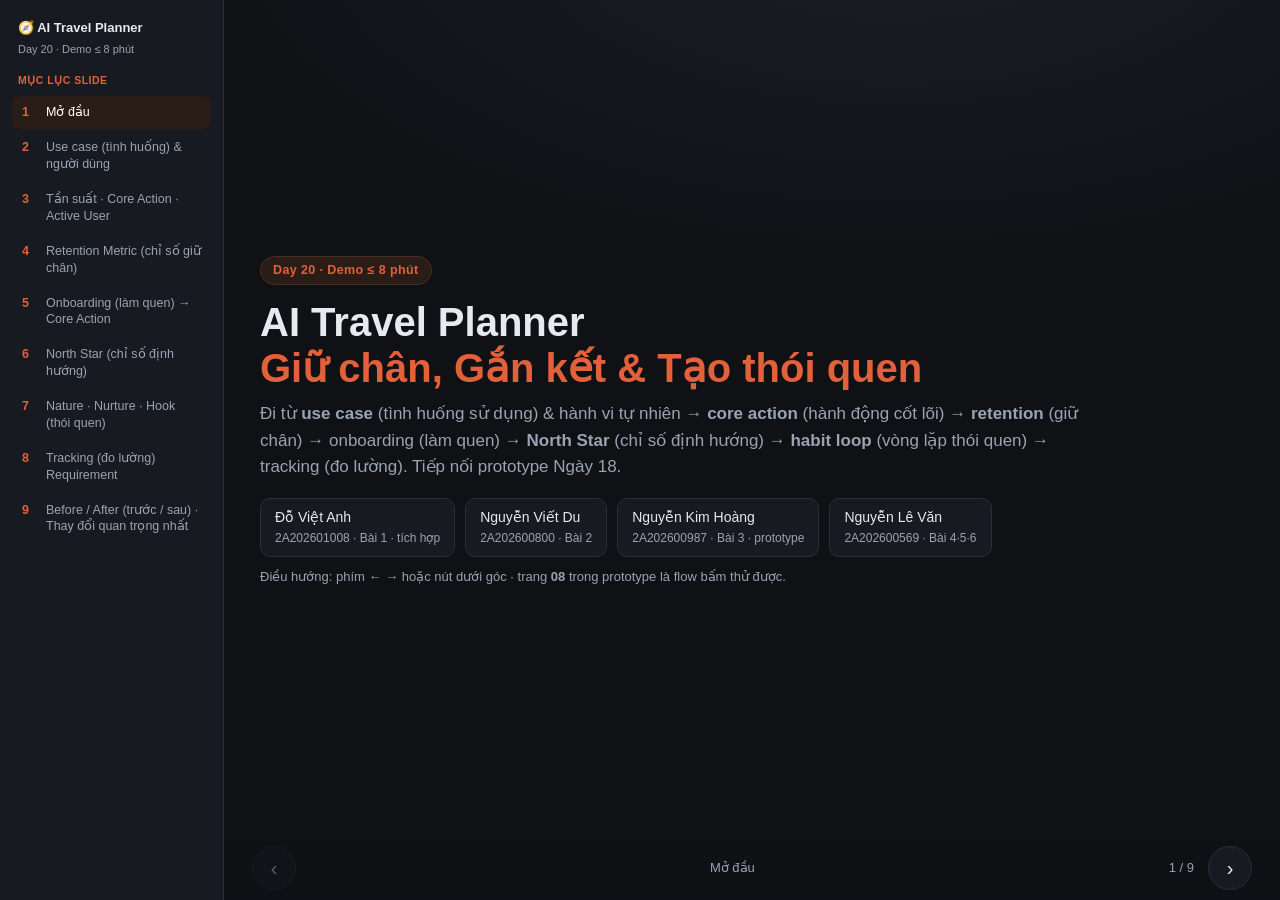
==== commit ab012aad: "Demo: thêm left panel mục lục slide (click nhảy thẳng tới slide) - Panel cố định bên trái liệt kê 9 " ====
--- a/demo.html
+++ b/demo.html
@@ -19,7 +19,16 @@
   }
   /* progress + topbar */
   #bar{position:fixed; top:0; left:0; height:3px; background:var(--brand); width:0; z-index:30; transition:width .3s;}
-  .deck{height:100vh; display:flex; align-items:center; justify-content:center; padding:48px 64px 92px;}
+  .deck{height:100vh; display:flex; align-items:center; justify-content:center; padding:48px 64px 92px 260px;}
+  /* left panel · mục lục slide */
+  .sidenav{position:fixed; top:0; left:0; width:224px; height:100vh; background:var(--panel); border-right:1px solid var(--line); padding:18px 12px; overflow-y:auto; z-index:25;}
+  .sidenav .sn-brand{font-size:13px; font-weight:700; margin:0 6px 14px; color:var(--text);}
+  .sidenav .sn-brand small{display:block; color:var(--muted); font-weight:400; font-size:11px; margin-top:3px;}
+  .sidenav .sn-title{font-size:10.5px; text-transform:uppercase; letter-spacing:.5px; color:var(--brand); font-weight:700; margin:4px 6px 8px;}
+  .sidenav button{display:flex; gap:8px; align-items:flex-start; width:100%; text-align:left; background:transparent; border:0; color:var(--muted); padding:8px 10px; border-radius:8px; cursor:pointer; font-size:12.5px; line-height:1.35; margin-bottom:2px;}
+  .sidenav button:hover{background:var(--panel2); color:var(--text);}
+  .sidenav button.active{background:var(--brand-soft); color:#fff;}
+  .sidenav button .sn-num{color:var(--brand); font-weight:700; min-width:16px; font-variant-numeric:tabular-nums;}
   .slide{display:none; width:100%; max-width:1040px; animation:fade .35s ease;}
   .slide.active{display:block;}
   @keyframes fade{from{opacity:0; transform:translateY(10px);} to{opacity:1; transform:none;}}
@@ -62,7 +71,7 @@
   .btnlink.ghost{background:transparent; color:var(--brand);}
 
   /* nav */
-  #nav{position:fixed; bottom:0; left:0; right:0; height:64px; display:flex; align-items:center; justify-content:space-between;
+  #nav{position:fixed; bottom:0; left:224px; right:0; height:64px; display:flex; align-items:center; justify-content:space-between;
     padding:0 28px; background:linear-gradient(transparent, rgba(15,17,21,.9) 40%); z-index:20;}
   .nbtn{background:var(--panel); border:1px solid var(--line); color:var(--text); width:44px; height:44px; border-radius:50%;
     font-size:20px; cursor:pointer; display:flex; align-items:center; justify-content:center;}
@@ -70,11 +79,13 @@
   .nbtn:disabled{opacity:.35; cursor:default;}
   #counter{font-size:13px; color:var(--muted); font-variant-numeric:tabular-nums;}
   #title-mini{font-size:13px; color:var(--muted); max-width:60%; text-align:center; white-space:nowrap; overflow:hidden; text-overflow:ellipsis;}
+  @media (max-width:860px){ .sidenav{display:none;} .deck{padding-left:64px;} #nav{left:0;} }
   @media (max-width:720px){ .deck{padding:28px 20px 84px;} .cols-2,.cols-3{grid-template-columns:1fr;} h1{font-size:30px;} h2{font-size:23px;} }
 </style>
 </head>
 <body>
 <div id="bar"></div>
+<aside class="sidenav" id="sidenav"></aside>
 <div class="deck" id="deck">
 
   <!-- ===== S1 · Title ===== -->
@@ -246,8 +257,21 @@
 <script>
   const slides = Array.from(document.querySelectorAll('.slide'));
   let i = 0;
+
+  // ----- Left panel · mục lục slide (click để nhảy thẳng tới slide) -----
+  const sidenav = document.getElementById('sidenav');
+  sidenav.innerHTML = '<div class="sn-brand">🧭 AI Travel Planner<small>Day 20 · Demo ≤ 8 phút</small></div><div class="sn-title">Mục lục slide</div>';
+  slides.forEach((s,n)=>{
+    const b = document.createElement('button');
+    b.innerHTML = '<span class="sn-num">'+(n+1)+'</span><span>'+(s.dataset.title || ('Slide '+(n+1)))+'</span>';
+    b.addEventListener('click', ()=>{ i = n; render(); });
+    sidenav.appendChild(b);
+  });
+  const navItems = Array.from(sidenav.querySelectorAll('button'));
+
   function render(){
     slides.forEach((s,n)=>s.classList.toggle('active', n===i));
+    navItems.forEach((b,n)=>b.classList.toggle('active', n===i));
     document.getElementById('counter').textContent = (i+1)+' / '+slides.length;
     document.getElementById('title-mini').innerHTML = slides[i].dataset.title || '';
     document.getElementById('bar').style.width = ((i)/(slides.length-1)*100)+'%';
